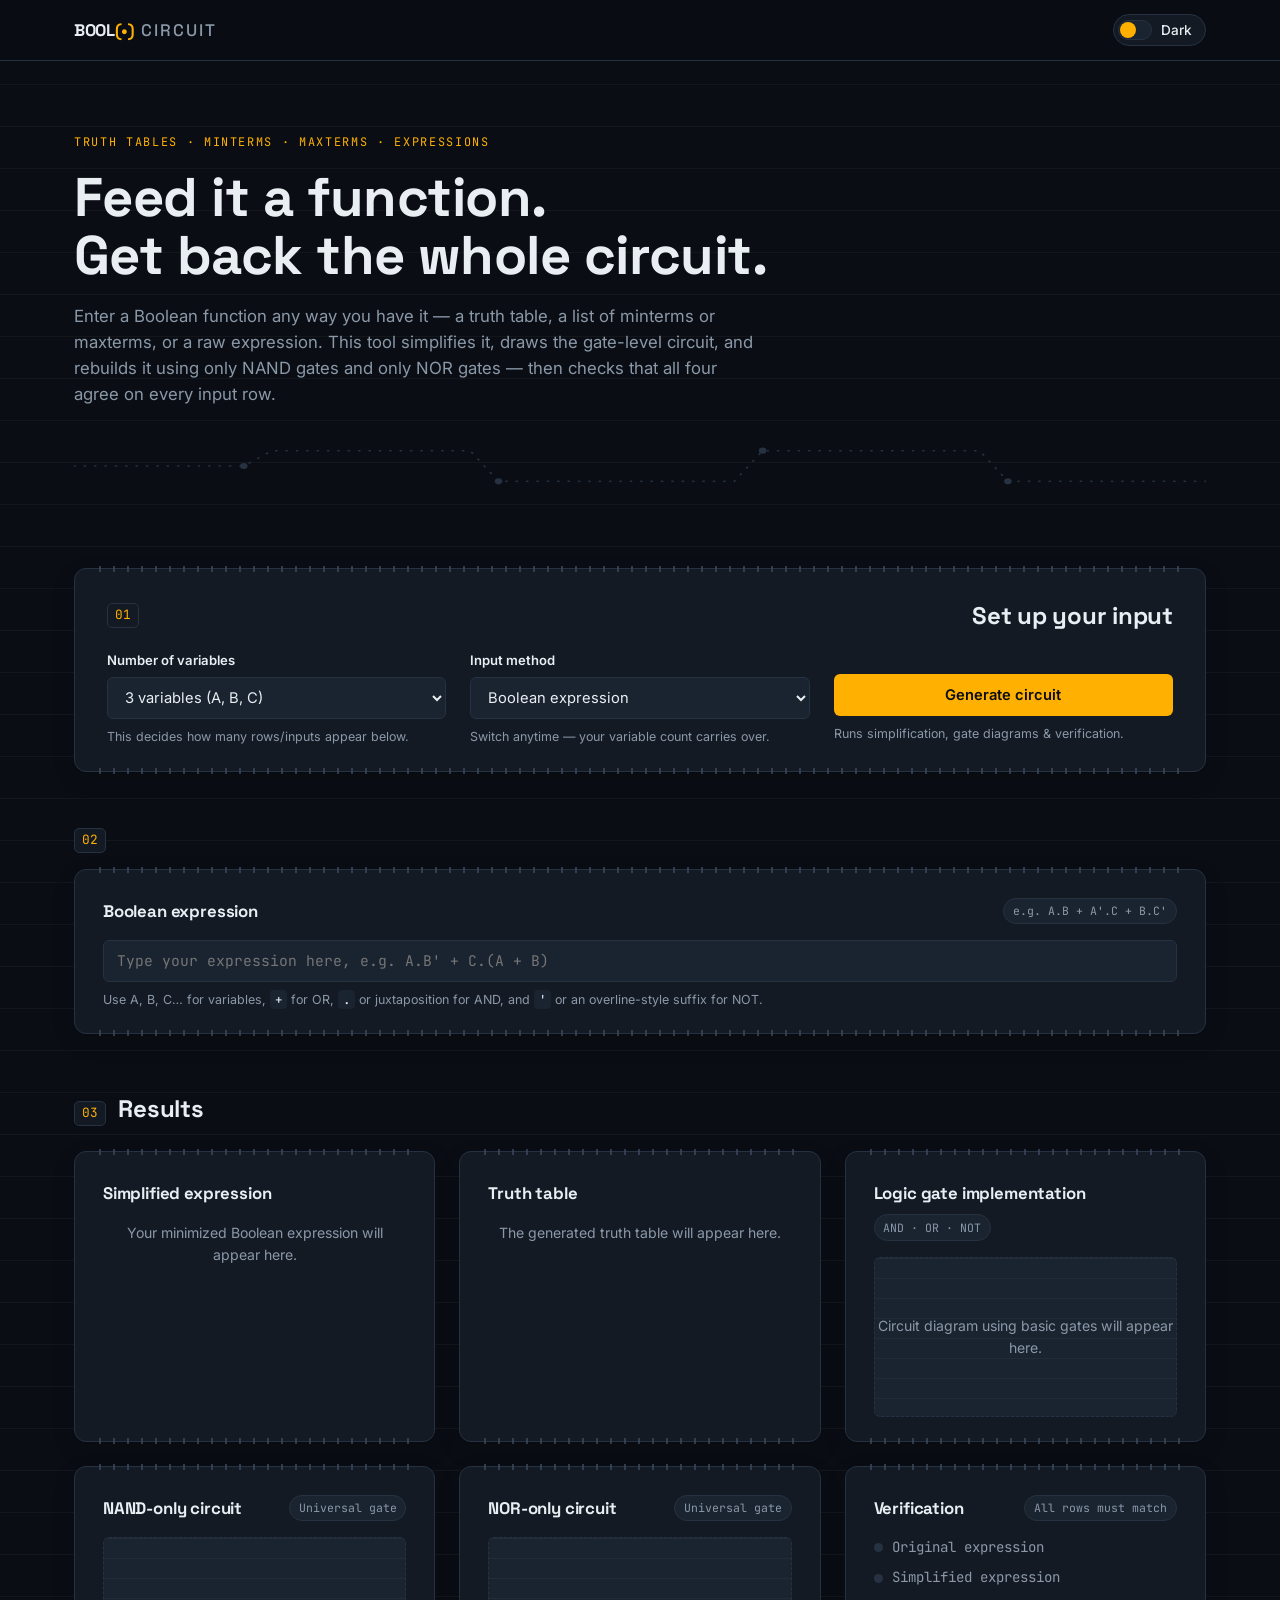
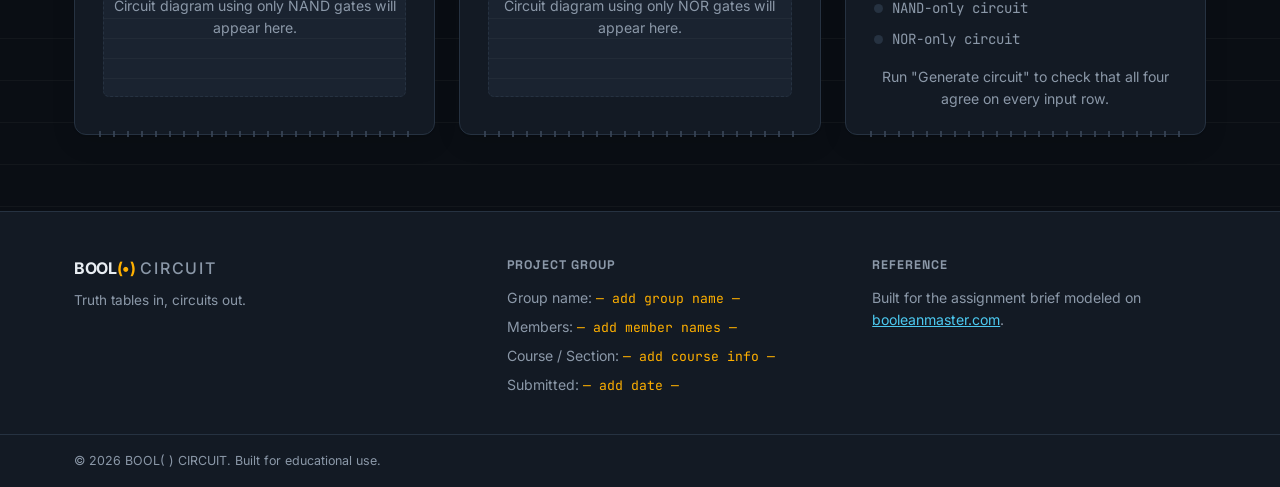
==== dig1.html @ 245b3c70 "Add initial HTML, CSS, and JS files" ====
<!DOCTYPE html>
<html lang="en" data-theme="dark">
<head>
<meta charset="UTF-8">
<meta name="viewport" content="width=device-width, initial-scale=1.0">
<title>BOOL( ) CIRCUIT — Boolean Expression &amp; Circuit Generator</title>
<link rel="preconnect" href="https://fonts.googleapis.com">
<link rel="preconnect" href="https://fonts.gstatic.com" crossorigin>
<link href="https://fonts.googleapis.com/css2?family=Space+Grotesk:wght@400;500;600;700&family=Inter:wght@400;500;600&family=JetBrains+Mono:wght@400;500;600;700&display=swap" rel="stylesheet">
<link rel="stylesheet" href="style.css">
</head>
<body>

<!-- ============ TOP BAR ============ -->
<header class="topbar">
  <div class="topbar-inner">
    <a class="logo" href="#top">
      <span class="logo-mark">BOOL<span class="logo-paren">(</span><span class="logo-dot">•</span><span class="logo-paren">)</span></span>
      <span class="logo-text">CIRCUIT</span>
    </a>

    <!-- NAVBAR PLACEHOLDER — leaving this empty for now, will add nav items later -->
    <nav class="navbar" aria-label="Primary">
      <ul class="nav-list">
        <!-- nav items go here later -->
      </ul>
    </nav>

    <div class="topbar-actions">
      <button id="theme-toggle" class="theme-toggle" type="button" aria-label="Toggle light and dark mode" aria-pressed="false">
        <span class="theme-toggle-track">
          <span class="theme-toggle-thumb"></span>
        </span>
        <span class="theme-toggle-label" id="theme-toggle-label">Dark</span>
      </button>
    </div>
  </div>
</header>

<main id="top">

  <!-- ============ HERO ============ -->
  <section class="hero">
    <div class="hero-inner">
      <p class="eyebrow">Truth tables · Minterms · Maxterms · Expressions</p>
      <h1 class="hero-title">Feed it a function.<br>Get back the whole circuit.</h1>
      <p class="hero-sub">
        Enter a Boolean function any way you have it — a truth table, a list of minterms or
        maxterms, or a raw expression. This tool simplifies it, draws the gate-level circuit,
        and rebuilds it using only NAND gates and only NOR gates — then checks that all four
        agree on every input row.
      </p>
    </div>
    <svg class="hero-trace" viewBox="0 0 1200 60" preserveAspectRatio="none" aria-hidden="true">
      <path d="M0,30 H180 L210,10 H420 L450,50 H700 L730,10 H960 L990,50 H1200"
            fill="none" stroke="currentColor" stroke-width="2" stroke-dasharray="1 10" stroke-linecap="round"/>
      <circle cx="180" cy="30" r="4" fill="currentColor"/>
      <circle cx="450" cy="50" r="4" fill="currentColor"/>
      <circle cx="730" cy="10" r="4" fill="currentColor"/>
      <circle cx="990" cy="50" r="4" fill="currentColor"/>
    </svg>
  </section>

  <!-- ============ CONTROL PANEL ============ -->
  <section class="panel-section" id="control-panel" aria-labelledby="control-heading">
    <div class="chip-card chip-card--wide">
      <div class="chip-pins chip-pins--top" aria-hidden="true"></div>

      <div class="chip-card-head">
        <span class="chip-index">01</span>
        <h2 id="control-heading">Set up your input</h2>
      </div>

      <div class="control-grid">

        <!-- Number of variables -->
        <div class="control-field">
          <label for="var-count">Number of variables</label>
          <select id="var-count" name="var-count" class="select-input">
            <option value="2">2 variables (A, B)</option>
            <option value="3" selected>3 variables (A, B, C)</option>
            <option value="4">4 variables (A, B, C, D)</option>
            <option value="5">5 variables (A, B, C, D, E)</option>
            <option value="6">6 variables (A, B, C, D, E, F)</option>
          </select>
          <p class="field-hint">This decides how many rows/inputs appear below.</p>
        </div>

        <!-- Input type -->
        <div class="control-field">
          <label for="input-type">Input method</label>
          <select id="input-type" name="input-type" class="select-input">
            <option value="expression" selected>Boolean expression</option>
            <option value="truth-table">Truth table (fill in outputs)</option>
            <option value="minterms">Minterms (Σm)</option>
            <option value="maxterms">Maxterms (ΠM)</option>
          </select>
          <p class="field-hint">Switch anytime — your variable count carries over.</p>
        </div>

        <!-- Action -->
        <div class="control-field control-field--action">
          <span class="field-label-ghost" aria-hidden="true">&nbsp;</span>
          <button id="generate-btn" class="btn btn-primary" type="button">
            Generate circuit
          </button>
          <p class="field-hint">Runs simplification, gate diagrams &amp; verification.</p>
        </div>

      </div>

      <div class="chip-pins chip-pins--bottom" aria-hidden="true"></div>
    </div>
  </section>

  <!-- ============ INPUT PANELS (one shown at a time, based on input-type) ============ -->
  <section class="panel-section" id="input-section" aria-labelledby="input-heading">
    <div class="section-heading-row">
      <span class="chip-index">02</span>
      <h2 id="input-heading" class="visually-hidden">Enter your function</h2>
    </div>

    <!-- Boolean expression input -->
    <div class="chip-card input-panel" id="panel-expression" data-panel="expression">
      <div class="chip-pins chip-pins--top" aria-hidden="true"></div>
      <div class="chip-card-head">
        <h3>Boolean expression</h3>
        <span class="tag">e.g. A.B + A'.C + B.C'</span>
      </div>

      <label for="expression-input" class="visually-hidden">Boolean expression</label>
      <input
        type="text"
        id="expression-input"
        class="text-input mono"
        placeholder="Type your expression here, e.g. A.B' + C.(A + B)"
        autocomplete="off"
      >
      <p class="field-hint">
        Use A, B, C… for variables, <code>+</code> for OR, <code>.</code> or juxtaposition for AND,
        and <code>'</code> or an overline-style suffix for NOT.
      </p>

      <div class="chip-pins chip-pins--bottom" aria-hidden="true"></div>
    </div>

    <!-- Truth table input -->
    <div class="chip-card input-panel is-hidden" id="panel-truth-table" data-panel="truth-table">
      <div class="chip-pins chip-pins--top" aria-hidden="true"></div>
      <div class="chip-card-head">
        <h3>Truth table</h3>
        <span class="tag">Fill in the output column</span>
      </div>

      <div class="table-scroll">
        <table class="truth-table" id="truth-table-input">
          <thead>
            <tr>
              <!-- variable header cells will be generated to match "Number of variables" -->
              <th scope="col">A</th>
              <th scope="col">B</th>
              <th scope="col">C</th>
              <th scope="col" class="th-output">F</th>
            </tr>
          </thead>
          <tbody>
            <!-- rows generated to match 2^n combinations; each row's output cell is an editable input/select (0, 1, or X) -->
            <tr><td>0</td><td>0</td><td>0</td><td><input type="text" class="cell-input" maxlength="1" inputmode="numeric" aria-label="Output for row 0"></td></tr>
            <tr><td>0</td><td>0</td><td>1</td><td><input type="text" class="cell-input" maxlength="1" inputmode="numeric" aria-label="Output for row 1"></td></tr>
            <tr><td>0</td><td>1</td><td>0</td><td><input type="text" class="cell-input" maxlength="1" inputmode="numeric" aria-label="Output for row 2"></td></tr>
            <tr><td>0</td><td>1</td><td>1</td><td><input type="text" class="cell-input" maxlength="1" inputmode="numeric" aria-label="Output for row 3"></td></tr>
            <tr><td>1</td><td>0</td><td>0</td><td><input type="text" class="cell-input" maxlength="1" inputmode="numeric" aria-label="Output for row 4"></td></tr>
            <tr><td>1</td><td>0</td><td>1</td><td><input type="text" class="cell-input" maxlength="1" inputmode="numeric" aria-label="Output for row 5"></td></tr>
            <tr><td>1</td><td>1</td><td>0</td><td><input type="text" class="cell-input" maxlength="1" inputmode="numeric" aria-label="Output for row 6"></td></tr>
            <tr><td>1</td><td>1</td><td>1</td><td><input type="text" class="cell-input" maxlength="1" inputmode="numeric" aria-label="Output for row 7"></td></tr>
          </tbody>
        </table>
      </div>
      <p class="field-hint">Enter <code>0</code>, <code>1</code>, or <code>X</code> (don't-care) for each row.</p>

      <div class="chip-pins chip-pins--bottom" aria-hidden="true"></div>
    </div>

    <!-- Minterms input -->
    <div class="chip-card input-panel is-hidden" id="panel-minterms" data-panel="minterms">
      <div class="chip-pins chip-pins--top" aria-hidden="true"></div>
      <div class="chip-card-head">
        <h3>Minterms</h3>
        <span class="tag">Σm( … )</span>
      </div>

      <label for="minterms-input" class="visually-hidden">Minterm indices</label>
      <input
        type="text"
        id="minterms-input"
        class="text-input mono"
        placeholder="e.g. 1, 3, 5, 6, 7"
        autocomplete="off"
      >
      <label for="minterms-dontcare" class="field-label-secondary">Don't-care terms (optional)</label>
      <input
        type="text"
        id="minterms-dontcare"
        class="text-input mono"
        placeholder="e.g. 2, 4"
        autocomplete="off"
      >
      <p class="field-hint">Comma-separated decimal indices, each between 0 and 2ⁿ−1.</p>

      <div class="chip-pins chip-pins--bottom" aria-hidden="true"></div>
    </div>

    <!-- Maxterms input -->
    <div class="chip-card input-panel is-hidden" id="panel-maxterms" data-panel="maxterms">
      <div class="chip-pins chip-pins--top" aria-hidden="true"></div>
      <div class="chip-card-head">
        <h3>Maxterms</h3>
        <span class="tag">ΠM( … )</span>
      </div>

      <label for="maxterms-input" class="visually-hidden">Maxterm indices</label>
      <input
        type="text"
        id="maxterms-input"
        class="text-input mono"
        placeholder="e.g. 0, 2, 4, 6"
        autocomplete="off"
      >
      <label for="maxterms-dontcare" class="field-label-secondary">Don't-care terms (optional)</label>
      <input
        type="text"
        id="maxterms-dontcare"
        class="text-input mono"
        placeholder="e.g. 1, 5"
        autocomplete="off"
      >
      <p class="field-hint">Comma-separated decimal indices, each between 0 and 2ⁿ−1.</p>

      <div class="chip-pins chip-pins--bottom" aria-hidden="true"></div>
    </div>

  </section>

  <!-- ============ RESULTS ============ -->
  <section class="panel-section" id="results" aria-labelledby="results-heading">
    <div class="section-heading-row">
      <span class="chip-index">03</span>
      <h2 id="results-heading">Results</h2>
    </div>

    <div class="results-grid">

      <!-- Simplified expression -->
      <div class="chip-card" id="result-expression">
        <div class="chip-pins chip-pins--top" aria-hidden="true"></div>
        <div class="chip-card-head">
          <h3>Simplified expression</h3>
        </div>
        <div class="result-body">
          <p class="placeholder-text">Your minimized Boolean expression will appear here.</p>
        </div>
        <div class="chip-pins chip-pins--bottom" aria-hidden="true"></div>
      </div>

      <!-- Truth table output -->
      <div class="chip-card" id="result-truth-table">
        <div class="chip-pins chip-pins--top" aria-hidden="true"></div>
        <div class="chip-card-head">
          <h3>Truth table</h3>
        </div>
        <div class="result-body">
          <p class="placeholder-text">The generated truth table will appear here.</p>
        </div>
        <div class="chip-pins chip-pins--bottom" aria-hidden="true"></div>
      </div>

      <!-- Basic gate diagram -->
      <div class="chip-card" id="result-basic-gates">
        <div class="chip-pins chip-pins--top" aria-hidden="true"></div>
        <div class="chip-card-head">
          <h3>Logic gate implementation</h3>
          <span class="tag">AND · OR · NOT</span>
        </div>
        <div class="result-body diagram-body">
          <p class="placeholder-text">Circuit diagram using basic gates will appear here.</p>
        </div>
        <div class="chip-pins chip-pins--bottom" aria-hidden="true"></div>
      </div>

      <!-- NAND-only circuit -->
      <div class="chip-card" id="result-nand">
        <div class="chip-pins chip-pins--top" aria-hidden="true"></div>
        <div class="chip-card-head">
          <h3>NAND-only circuit</h3>
          <span class="tag">Universal gate</span>
        </div>
        <div class="result-body diagram-body">
          <p class="placeholder-text">Circuit diagram using only NAND gates will appear here.</p>
        </div>
        <div class="chip-pins chip-pins--bottom" aria-hidden="true"></div>
      </div>

      <!-- NOR-only circuit -->
      <div class="chip-card" id="result-nor">
        <div class="chip-pins chip-pins--top" aria-hidden="true"></div>
        <div class="chip-card-head">
          <h3>NOR-only circuit</h3>
          <span class="tag">Universal gate</span>
        </div>
        <div class="result-body diagram-body">
          <p class="placeholder-text">Circuit diagram using only NOR gates will appear here.</p>
        </div>
        <div class="chip-pins chip-pins--bottom" aria-hidden="true"></div>
      </div>

      <!-- Verification -->
      <div class="chip-card" id="result-verification">
        <div class="chip-pins chip-pins--top" aria-hidden="true"></div>
        <div class="chip-card-head">
          <h3>Verification</h3>
          <span class="tag">All rows must match</span>
        </div>
        <div class="result-body">
          <ul class="verify-list">
            <li class="verify-item" data-status="pending">
              <span class="verify-dot" aria-hidden="true"></span>
              Original expression
            </li>
            <li class="verify-item" data-status="pending">
              <span class="verify-dot" aria-hidden="true"></span>
              Simplified expression
            </li>
            <li class="verify-item" data-status="pending">
              <span class="verify-dot" aria-hidden="true"></span>
              NAND-only circuit
            </li>
            <li class="verify-item" data-status="pending">
              <span class="verify-dot" aria-hidden="true"></span>
              NOR-only circuit
            </li>
          </ul>
          <p class="placeholder-text">Run "Generate circuit" to check that all four agree on every input row.</p>
        </div>
        <div class="chip-pins chip-pins--bottom" aria-hidden="true"></div>
      </div>

    </div>
  </section>

</main>

<!-- ============ FOOTER ============ -->
<footer class="site-footer">
  <div class="footer-inner">
    <div class="footer-brand">
      <span class="logo-mark">BOOL<span class="logo-paren">(</span><span class="logo-dot">•</span><span class="logo-paren">)</span></span>
      <span class="logo-text">CIRCUIT</span>
      <p class="footer-tagline">Truth tables in, circuits out.</p>
    </div>

    <!-- GROUP INFO PLACEHOLDER — replace with your group's details -->
    <div class="footer-group">
      <h4>Project group</h4>
      <p>Group name: <span class="fill-me">— add group name —</span></p>
      <p>Members: <span class="fill-me">— add member names —</span></p>
      <p>Course / Section: <span class="fill-me">— add course info —</span></p>
      <p>Submitted: <span class="fill-me">— add date —</span></p>
    </div>

    <div class="footer-meta">
      <h4>Reference</h4>
      <p>Built for the assignment brief modeled on
        <a href="https://booleanmaster.com/tools/truth-table-to-boolean-expression" target="_blank" rel="noopener noreferrer">booleanmaster.com</a>.
      </p>
    </div>
  </div>

  <div class="footer-bottom">
    <p>&copy; <span id="footer-year"></span> BOOL( ) CIRCUIT. Built for educational use.</p>
  </div>
</footer>

<script src="script.js"></script>
</body>
</html>
---- style.css ----
/* ==========================================================================
   BOOL( ) CIRCUIT — design tokens
   Display: Space Grotesk / Body: Inter / Data-mono: JetBrains Mono
   Signature element: "chip" cards with IC-style pin ticks top & bottom
   ========================================================================== */

:root{
  --font-display: 'Space Grotesk', 'Inter', sans-serif;
  --font-body: 'Inter', sans-serif;
  --font-mono: 'JetBrains Mono', ui-monospace, monospace;

  --radius-sm: 6px;
  --radius-md: 12px;
  --radius-lg: 18px;

  --container: 1180px;
  --gap: 1.5rem;

  --shadow-soft: 0 1px 2px rgba(0,0,0,0.06), 0 8px 24px rgba(0,0,0,0.10);
}

/* ---------- Dark theme (default) ---------- */
:root,
[data-theme="dark"]{
  --bg: #0A0E14;
  --bg-grid-line: rgba(255,255,255,0.035);
  --surface: #131A24;
  --surface-raised: #1A2330;
  --border: #263241;
  --ink: #E9EEF3;
  --ink-muted: #8B98A8;
  --accent: #FFB000;
  --accent-soft: rgba(255,176,0,0.14);
  --accent-ink: #0A0E14;
  --cyan: #4CC9F0;
  --cyan-soft: rgba(76,201,240,0.14);
  --success: #4ADE80;
  --success-soft: rgba(74,222,128,0.14);
  --danger: #FB7185;
  --danger-soft: rgba(251,113,133,0.14);
  --pin-color: #3A4759;
}

/* ---------- Light theme ---------- */
[data-theme="light"]{
  --bg: #EDEFF2;
  --bg-grid-line: rgba(20,30,40,0.045);
  --surface: #FFFFFF;
  --surface-raised: #F6F7F9;
  --border: #D7DBE1;
  --ink: #1B2430;
  --ink-muted: #5C6774;
  --accent: #B96A00;
  --accent-soft: rgba(185,106,0,0.12);
  --accent-ink: #FFFFFF;
  --cyan: #0E7FA8;
  --cyan-soft: rgba(14,127,168,0.12);
  --success: #15803D;
  --success-soft: rgba(21,128,61,0.12);
  --danger: #BE123C;
  --danger-soft: rgba(190,18,60,0.12);
  --pin-color: #C7CDD5;
}

/* ==========================================================================
   Reset / base
   ========================================================================== */

*, *::before, *::after{ box-sizing: border-box; }
html{ scroll-behavior: smooth; }

body{
  margin: 0;
  background:
    linear-gradient(var(--bg-grid-line) 1px, transparent 1px) 0 0/ 100% 42px,
    var(--bg);
  color: var(--ink);
  font-family: var(--font-body);
  line-height: 1.55;
  -webkit-font-smoothing: antialiased;
  transition: background-color .25s ease, color .25s ease;
}

h1,h2,h3,h4{
  font-family: var(--font-display);
  color: var(--ink);
  margin: 0 0 .5rem;
  letter-spacing: -0.01em;
}

p{ margin: 0 0 .75rem; color: var(--ink-muted); }
code{ font-family: var(--font-mono); background: var(--surface-raised); padding: .1em .4em; border-radius: 4px; color: var(--ink); }
a{ color: var(--cyan); }

.visually-hidden{
  position: absolute; width: 1px; height: 1px;
  overflow: hidden; clip: rect(0,0,0,0); white-space: nowrap;
}

::selection{ background: var(--accent-soft); color: var(--ink); }

:focus-visible{
  outline: 2px solid var(--accent);
  outline-offset: 2px;
  border-radius: 4px;
}

/* ==========================================================================
   Top bar
   ========================================================================== */

.topbar{
  position: sticky; top: 0; z-index: 40;
  background: color-mix(in srgb, var(--bg) 88%, transparent);
  backdrop-filter: blur(10px);
  border-bottom: 1px solid var(--border);
}

.topbar-inner{
  max-width: var(--container);
  margin: 0 auto;
  padding: .9rem 1.5rem;
  display: flex;
  align-items: center;
  gap: 1.5rem;
}

.logo{
  display: flex; align-items: baseline; gap: .4rem;
  text-decoration: none;
  font-family: var(--font-display);
}
.logo-mark{ font-weight: 700; font-size: 1.05rem; color: var(--ink); letter-spacing: -0.02em; }
.logo-paren{ color: var(--accent); }
.logo-dot{ color: var(--accent); }
.logo-text{ font-weight: 500; font-size: 1.05rem; color: var(--ink-muted); letter-spacing: .12em; }

.navbar{ flex: 1; }
.nav-list{
  list-style: none; margin: 0; padding: 0;
  display: flex; gap: 1.5rem;
  min-height: 1.25rem; /* reserved space even while empty */
}

.topbar-actions{ display: flex; align-items: center; }

.theme-toggle{
  display: inline-flex; align-items: center; gap: .55rem;
  background: var(--surface); border: 1px solid var(--border);
  border-radius: 999px; padding: .3rem .8rem .3rem .3rem;
  cursor: pointer; color: var(--ink); font-family: var(--font-body);
  font-size: .85rem; font-weight: 500;
}
.theme-toggle-track{
  position: relative; width: 34px; height: 20px;
  background: var(--surface-raised); border: 1px solid var(--border);
  border-radius: 999px; display: inline-block;
}
.theme-toggle-thumb{
  position: absolute; top: 1px; left: 1px;
  width: 16px; height: 16px; border-radius: 50%;
  background: var(--accent);
  transition: transform .2s ease;
}
[data-theme="light"] .theme-toggle-thumb{ transform: translateX(14px); }

/* ==========================================================================
   Hero
   ========================================================================== */

.hero{
  max-width: var(--container);
  margin: 0 auto;
  padding: 4.5rem 1.5rem 2rem;
}
.hero-inner{ max-width: 760px; }

.eyebrow{
  font-family: var(--font-mono);
  text-transform: uppercase;
  letter-spacing: .14em;
  font-size: .74rem;
  color: var(--accent);
  margin-bottom: 1rem;
}

.hero-title{
  font-size: clamp(2rem, 4.4vw, 3.4rem);
  line-height: 1.08;
  font-weight: 700;
  margin-bottom: 1.1rem;
}

.hero-sub{
  font-size: 1.05rem;
  max-width: 62ch;
  color: var(--ink-muted);
}

.hero-trace{
  width: 100%;
  height: 46px;
  color: var(--border);
  margin-top: 1.5rem;
}

/* ==========================================================================
   Panel sections & headings
   ========================================================================== */

.panel-section{
  max-width: var(--container);
  margin: 0 auto;
  padding: 1.75rem 1.5rem;
}

.section-heading-row{
  display: flex; align-items: baseline; gap: .75rem;
  margin-bottom: 1rem;
}

.chip-index{
  font-family: var(--font-mono);
  font-size: .8rem;
  color: var(--accent);
  border: 1px solid var(--border);
  padding: .1rem .45rem;
  border-radius: 5px;
  background: var(--surface);
}

/* ==========================================================================
   Chip card — the signature element
   Looks like an IC chip: flat card, tick "pins" along the top & bottom edge
   ========================================================================== */

.chip-card{
  position: relative;
  background: var(--surface);
  border: 1px solid var(--border);
  border-radius: var(--radius-md);
  padding: 1.75rem 1.75rem 1.5rem;
  margin-top: .75rem;
  box-shadow: var(--shadow-soft);
}

.chip-card--wide{ padding: 1.75rem 2rem 1.5rem; }

.chip-pins{
  position: absolute;
  left: 1.5rem; right: 1.5rem;
  height: 6px;
  background-image: repeating-linear-gradient(
    to right,
    var(--pin-color) 0, var(--pin-color) 2px,
    transparent 2px, transparent 14px
  );
  opacity: .8;
}
.chip-pins--top{ top: -3px; }
.chip-pins--bottom{ bottom: -3px; }

.chip-card-head{
  display: flex; align-items: center; justify-content: space-between;
  flex-wrap: wrap; gap: .5rem;
  margin-bottom: 1rem;
}
.chip-card-head h2,
.chip-card-head h3{ margin-bottom: 0; }
.chip-card-head h3{ font-size: 1.05rem; }

.tag{
  font-family: var(--font-mono);
  font-size: .72rem;
  color: var(--ink-muted);
  background: var(--surface-raised);
  border: 1px solid var(--border);
  padding: .2rem .55rem;
  border-radius: 999px;
  white-space: nowrap;
}

/* ==========================================================================
   Control panel
   ========================================================================== */

.control-grid{
  display: grid;
  grid-template-columns: repeat(auto-fit, minmax(220px, 1fr));
  gap: 1.5rem;
  align-items: start;
}

.control-field label{
  display: block;
  font-size: .82rem;
  font-weight: 600;
  color: var(--ink);
  margin-bottom: .4rem;
}

.field-label-secondary{
  display: block;
  font-size: .78rem;
  font-weight: 600;
  color: var(--ink-muted);
  margin: .9rem 0 .4rem;
}

.field-label-ghost{ display: block; margin-bottom: .4rem; height: 1.1rem; }

.field-hint{
  font-size: .78rem;
  color: var(--ink-muted);
  margin: .5rem 0 0;
}

.select-input,
.text-input{
  width: 100%;
  background: var(--surface-raised);
  border: 1px solid var(--border);
  color: var(--ink);
  border-radius: var(--radius-sm);
  padding: .65rem .8rem;
  font-size: .92rem;
  font-family: var(--font-body);
}
.select-input:focus,
.text-input:focus{ border-color: var(--accent); }

.text-input.mono{ font-family: var(--font-mono); }

.control-field--action{ display: flex; flex-direction: column; }

.btn{
  font-family: var(--font-body);
  font-weight: 600;
  font-size: .92rem;
  border-radius: var(--radius-sm);
  padding: .68rem 1.1rem;
  border: 1px solid transparent;
  cursor: pointer;
  transition: transform .12s ease, opacity .12s ease;
}
.btn:active{ transform: translateY(1px); }

.btn-primary{
  background: var(--accent);
  color: var(--accent-ink);
}
.btn-primary:hover{ opacity: .92; }

/* ==========================================================================
   Input panels
   ========================================================================== */

.input-panel.is-hidden{ display: none; }

.table-scroll{ overflow-x: auto; }

.truth-table{
  border-collapse: collapse;
  width: 100%;
  font-family: var(--font-mono);
  font-size: .88rem;
}

/* Updated Truth Table Row Spacing */
.truth-table th,
.truth-table td {
  border: 1px solid var(--border);
  padding: 1rem 1.25rem; 
  text-align: center;
  transition: background 0.15s ease;
}

.truth-table thead th{
  background: var(--surface-raised);
  color: var(--ink);
  font-weight: 600;
}
.th-output{ color: var(--accent); }

.truth-table tbody .tt-row {
  cursor: pointer;
}

.truth-table tbody .tt-row:hover td {
  background: var(--surface-raised);
}

/* Updated Toggle Button Style */
.cell-toggle {
  width: 100%;
  min-width: 3.5rem;
  background: transparent;
  border: 2px solid var(--border);
  border-radius: 6px;
  color: var(--ink);
  font-family: var(--font-mono);
  font-size: 1.1rem;
  font-weight: 700;
  padding: 0.5rem;
  cursor: pointer;
  transition: all 0.2s ease;
}

.cell-toggle[data-val="1"] {
  background: var(--success-soft);
  border-color: var(--success);
  color: var(--success);
}

.cell-toggle[data-val="X"] {
  background: var(--accent-soft);
  border-color: var(--accent);
  color: var(--accent);
}

/* ==========================================================================
   Results grid
   ========================================================================== */

.results-grid{
  display: grid;
  grid-template-columns: repeat(auto-fit, minmax(300px, 1fr));
  gap: 1.5rem;
}
.results-grid .chip-card{ margin-top: 0; }

.result-body{ font-size: .92rem; }

.diagram-body{
  min-height: 160px;
  display: flex;
  align-items: center;
  justify-content: center;
  background:
    linear-gradient(var(--bg-grid-line) 1px, transparent 1px) 0 0/ 100% 20px,
    var(--surface-raised);
  border: 1px dashed var(--border);
  border-radius: var(--radius-sm);
}

.placeholder-text{
  color: var(--ink-muted);
  font-size: .88rem;
  text-align: center;
  margin: 0;
}

/* Verification list */
.verify-list{
  list-style: none;
  margin: 0 0 1rem;
  padding: 0;
  display: flex;
  flex-direction: column;
  gap: .55rem;
}
.verify-item{
  display: flex; align-items: center; gap: .6rem;
  font-size: .88rem;
  font-family: var(--font-mono);
  color: var(--ink-muted);
}
.verify-dot{
  width: 9px; height: 9px; border-radius: 50%;
  background: var(--border);
  flex: none;
}
.verify-item[data-status="pass"] .verify-dot{ background: var(--success); box-shadow: 0 0 0 3px var(--success-soft); }
.verify-item[data-status="pass"]{ color: var(--ink); }
.verify-item[data-status="fail"] .verify-dot{ background: var(--danger); box-shadow: 0 0 0 3px var(--danger-soft); }
.verify-item[data-status="fail"]{ color: var(--ink); }

/* ==========================================================================
   Footer
   ========================================================================== */

.site-footer{
  margin-top: 3rem;
  border-top: 1px solid var(--border);
  background: var(--surface);
}

.footer-inner{
  max-width: var(--container);
  margin: 0 auto;
  padding: 2.75rem 1.5rem 2rem;
  display: grid;
  grid-template-columns: 1.2fr 1fr 1fr;
  gap: 2rem;
}

.footer-brand .logo-mark,
.footer-brand .logo-text{ font-size: 1rem; }
.footer-tagline{ margin-top: .6rem; font-size: .85rem; }

.footer-group h4,
.footer-meta h4{
  font-size: .78rem;
  text-transform: uppercase;
  letter-spacing: .08em;
  color: var(--ink-muted);
  margin-bottom: .75rem;
}
.footer-group p,
.footer-meta p{ font-size: .88rem; margin-bottom: .4rem; }

.fill-me{
  color: var(--accent);
  font-family: var(--font-mono);
  font-size: .82rem;
}

.footer-bottom{
  border-top: 1px solid var(--border);
}
.footer-bottom p{
  max-width: var(--container);
  margin: 0 auto;
  padding: 1rem 1.5rem;
  font-size: .78rem;
  color: var(--ink-muted);
}

/* ==========================================================================
   Responsive
   ========================================================================== */

@media (max-width: 780px){
  .footer-inner{ grid-template-columns: 1fr; }
  .hero{ padding-top: 3rem; }
}

@media (prefers-reduced-motion: reduce){
  html{ scroll-behavior: auto; }
  *{ transition: none !important; }
}

/* ==========================================================================
   Additions for script.js — circuit diagrams, error banner, result styling
   ========================================================================== */

.error-banner{
  max-width: var(--container);
  margin: 0 auto 1rem;
  padding: .85rem 1.1rem;
  background: var(--danger-soft);
  border: 1px solid var(--danger);
  color: var(--ink);
  border-radius: var(--radius-sm);
  font-size: .88rem;
  font-family: var(--font-body);
}

.mono-result{
  font-family: var(--font-mono);
  font-size: 1.05rem;
  font-weight: 600;
  color: var(--ink);
  letter-spacing: .01em;
}

.cell-x{
  color: var(--accent);
  font-weight: 600;
}

.circuit-svg{
  width: 100%;
  height: auto;
  min-width: 260px;
  display: block;
}
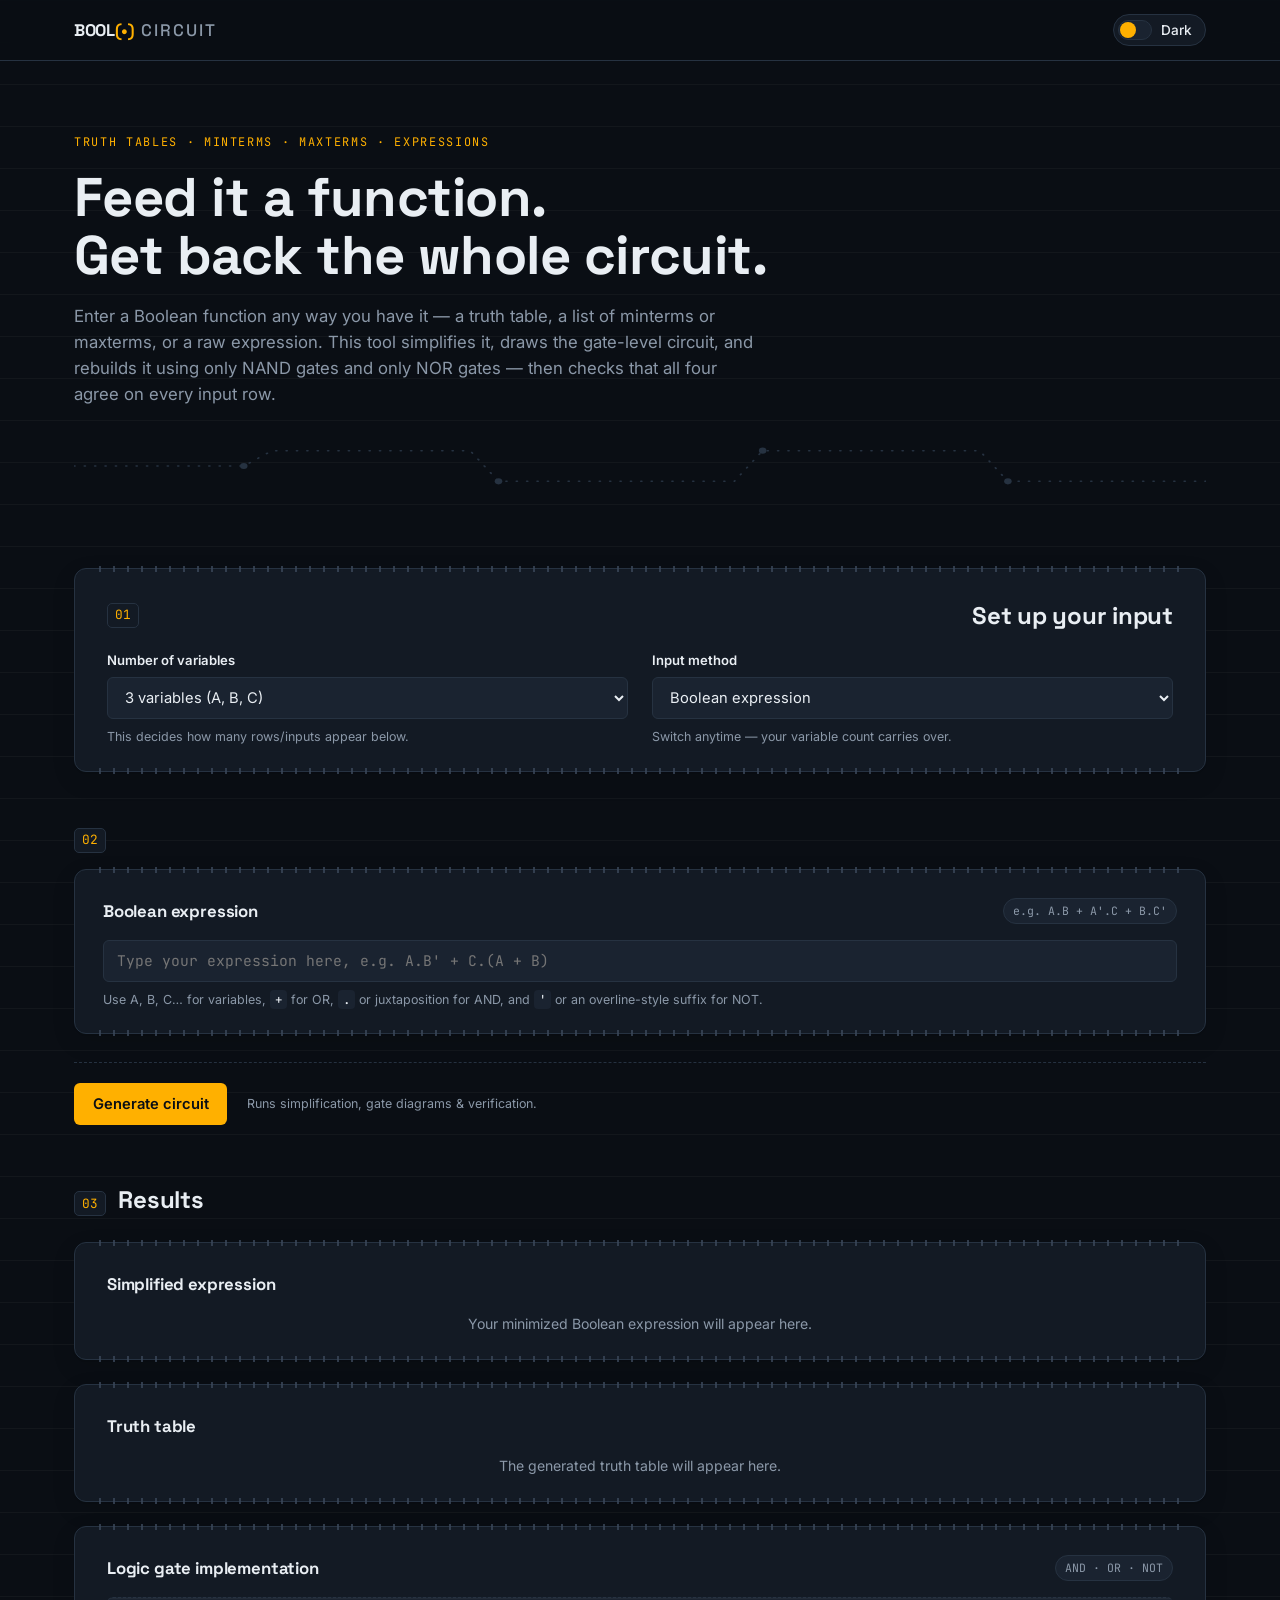
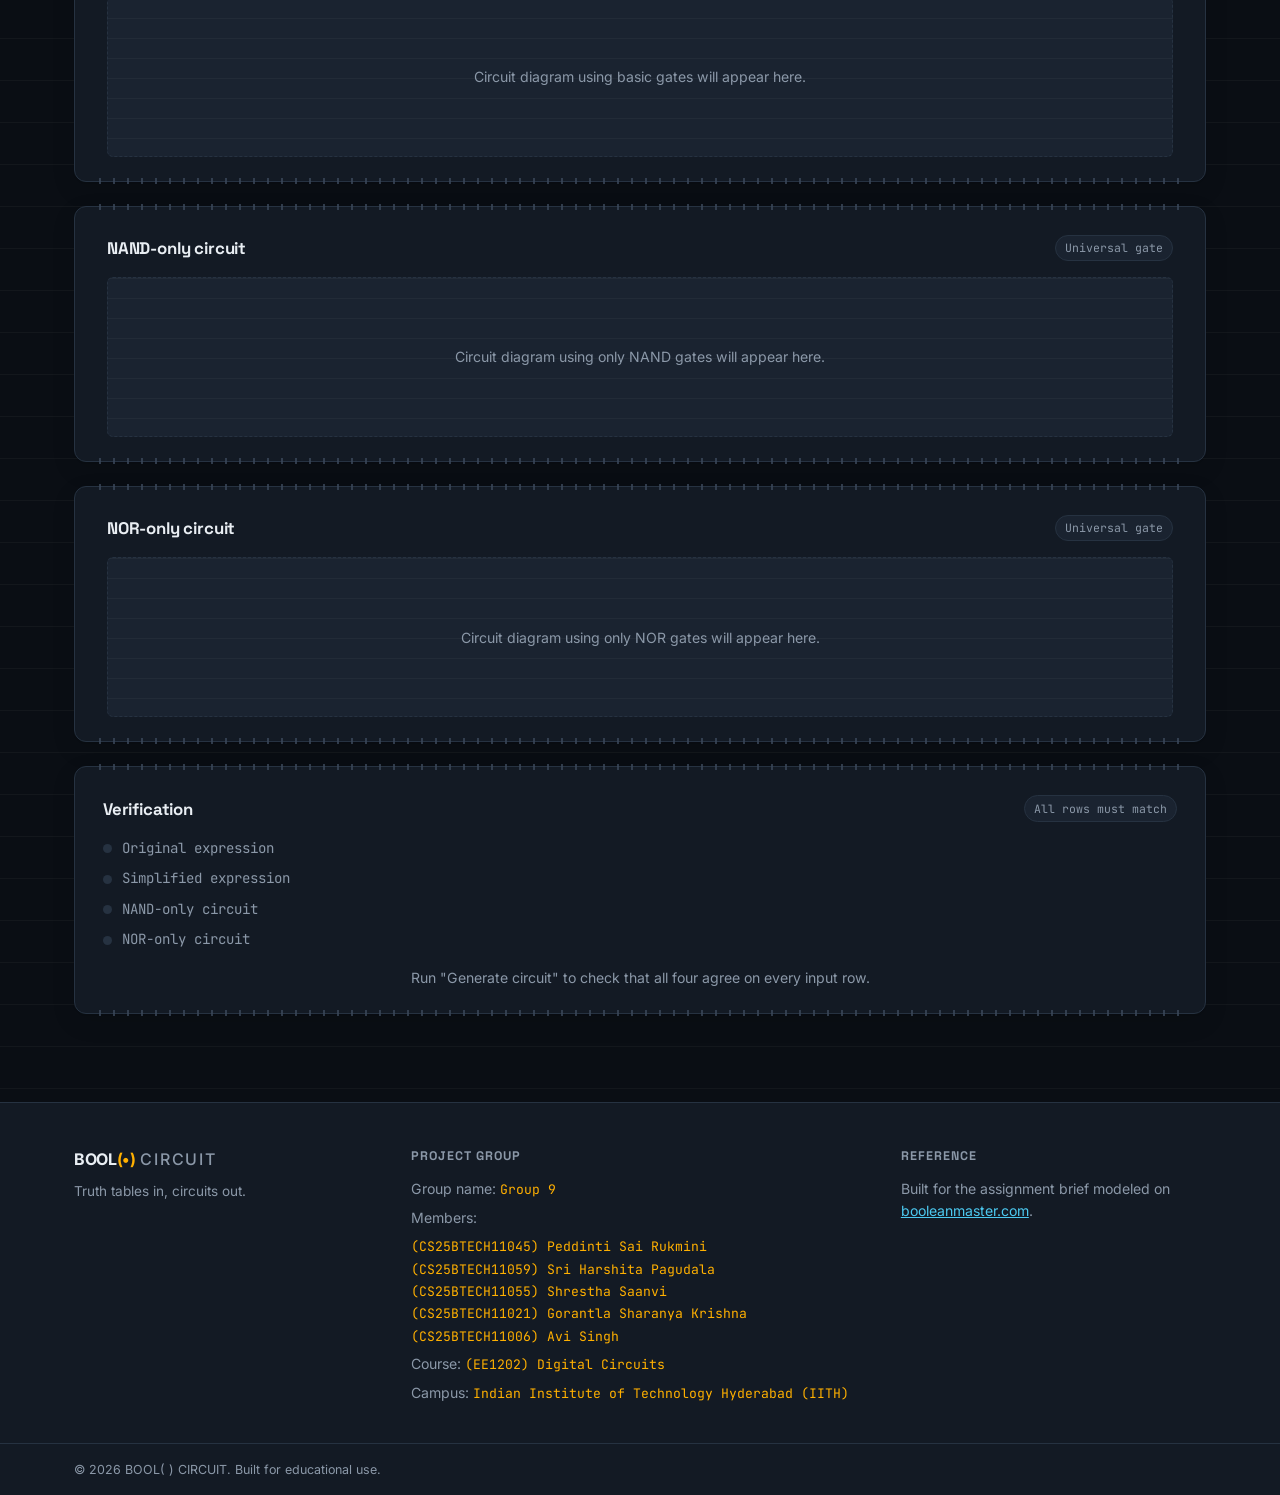
==== commit a5046c10: "updated the circuit diagram logic, organised the result dives in vertical manner, added our group in" ====
--- a/dig1.html
+++ b/dig1.html
@@ -96,15 +96,6 @@
             <option value="maxterms">Maxterms (ΠM)</option>
           </select>
           <p class="field-hint">Switch anytime — your variable count carries over.</p>
-        </div>
-
-        <!-- Action -->
-        <div class="control-field control-field--action">
-          <span class="field-label-ghost" aria-hidden="true">&nbsp;</span>
-          <button id="generate-btn" class="btn btn-primary" type="button">
-            Generate circuit
-          </button>
-          <p class="field-hint">Runs simplification, gate diagrams &amp; verification.</p>
         </div>
 
       </div>
@@ -239,6 +230,14 @@
       <div class="chip-pins chip-pins--bottom" aria-hidden="true"></div>
     </div>
 
+    <!-- Generate action — sits at the end of the input flow -->
+    <div class="generate-action">
+      <button id="generate-btn" class="btn btn-primary" type="button">
+        Generate circuit
+      </button>
+      <p class="field-hint">Runs simplification, gate diagrams &amp; verification.</p>
+    </div>
+
   </section>
 
   <!-- ============ RESULTS ============ -->
@@ -251,7 +250,7 @@
     <div class="results-grid">
 
       <!-- Simplified expression -->
-      <div class="chip-card" id="result-expression">
+      <div class="chip-card chip-card--wide" id="result-expression">
         <div class="chip-pins chip-pins--top" aria-hidden="true"></div>
         <div class="chip-card-head">
           <h3>Simplified expression</h3>
@@ -263,7 +262,7 @@
       </div>
 
       <!-- Truth table output -->
-      <div class="chip-card" id="result-truth-table">
+      <div class="chip-card chip-card--wide" id="result-truth-table">
         <div class="chip-pins chip-pins--top" aria-hidden="true"></div>
         <div class="chip-card-head">
           <h3>Truth table</h3>
@@ -275,7 +274,7 @@
       </div>
 
       <!-- Basic gate diagram -->
-      <div class="chip-card" id="result-basic-gates">
+      <div class="chip-card chip-card--wide" id="result-basic-gates">
         <div class="chip-pins chip-pins--top" aria-hidden="true"></div>
         <div class="chip-card-head">
           <h3>Logic gate implementation</h3>
@@ -288,7 +287,7 @@
       </div>
 
       <!-- NAND-only circuit -->
-      <div class="chip-card" id="result-nand">
+      <div class="chip-card chip-card--wide" id="result-nand">
         <div class="chip-pins chip-pins--top" aria-hidden="true"></div>
         <div class="chip-card-head">
           <h3>NAND-only circuit</h3>
@@ -301,7 +300,7 @@
       </div>
 
       <!-- NOR-only circuit -->
-      <div class="chip-card" id="result-nor">
+      <div class="chip-card chip-card--wide" id="result-nor">
         <div class="chip-pins chip-pins--top" aria-hidden="true"></div>
         <div class="chip-card-head">
           <h3>NOR-only circuit</h3>
@@ -361,10 +360,21 @@
     <!-- GROUP INFO PLACEHOLDER — replace with your group's details -->
     <div class="footer-group">
       <h4>Project group</h4>
-      <p>Group name: <span class="fill-me">— add group name —</span></p>
-      <p>Members: <span class="fill-me">— add member names —</span></p>
-      <p>Course / Section: <span class="fill-me">— add course info —</span></p>
-      <p>Submitted: <span class="fill-me">— add date —</span></p>
+      <p>Group name: <span class="fill-me"> Group 9 </span></p>
+      <p>Members: </p>
+      <p>
+        <span class="fill-me">(CS25BTECH11045) Peddinti Sai Rukmini</span>
+        </br>
+        <span class="fill-me">(CS25BTECH11059) Sri Harshita Pagudala</span>
+        </br>
+        <span class="fill-me">(CS25BTECH11055) Shrestha Saanvi</span>
+        </br>
+        <span class="fill-me">(CS25BTECH11021) Gorantla Sharanya Krishna</span>
+        </br>
+        <span class="fill-me">(CS25BTECH11006) Avi Singh</span>
+      </p>
+      <p>Course: <span class="fill-me">(EE1202) Digital Circuits </span></p>
+      <p>Campus: <span class="fill-me">Indian Institute of Technology Hyderabad (IITH)</span></p>
     </div>
 
     <div class="footer-meta">
--- a/style.css
+++ b/style.css
@@ -333,6 +333,19 @@
 
 .control-field--action{ display: flex; flex-direction: column; }
 
+/* ---------- Generate action (sits after the input panels) ---------- */
+.generate-action{
+  display: flex;
+  align-items: center;
+  gap: 1.25rem;
+  flex-wrap: wrap;
+  margin-top: 1.75rem;
+  padding-top: 1.25rem;
+  border-top: 1px dashed var(--border);
+}
+.generate-action .btn{ flex: none; }
+.generate-action .field-hint{ margin: 0; }
+
 .btn{
   font-family: var(--font-body);
   font-weight: 600;
@@ -424,10 +437,15 @@
 
 .results-grid{
   display: grid;
-  grid-template-columns: repeat(auto-fit, minmax(300px, 1fr));
+  grid-template-columns: 1fr;
   gap: 1.5rem;
+  align-items: start;
 }
 .results-grid .chip-card{ margin-top: 0; }
+
+/* Give the results section room to breathe above the footer, whatever
+   height the tallest diagram ends up being. */
+#results{ padding-bottom: 2.5rem; }
 
 .result-body{ font-size: .92rem; }
 
@@ -490,7 +508,7 @@
   margin: 0 auto;
   padding: 2.75rem 1.5rem 2rem;
   display: grid;
-  grid-template-columns: 1.2fr 1fr 1fr;
+  grid-template-columns: 1fr 1.5fr 1fr;
   gap: 2rem;
 }
 
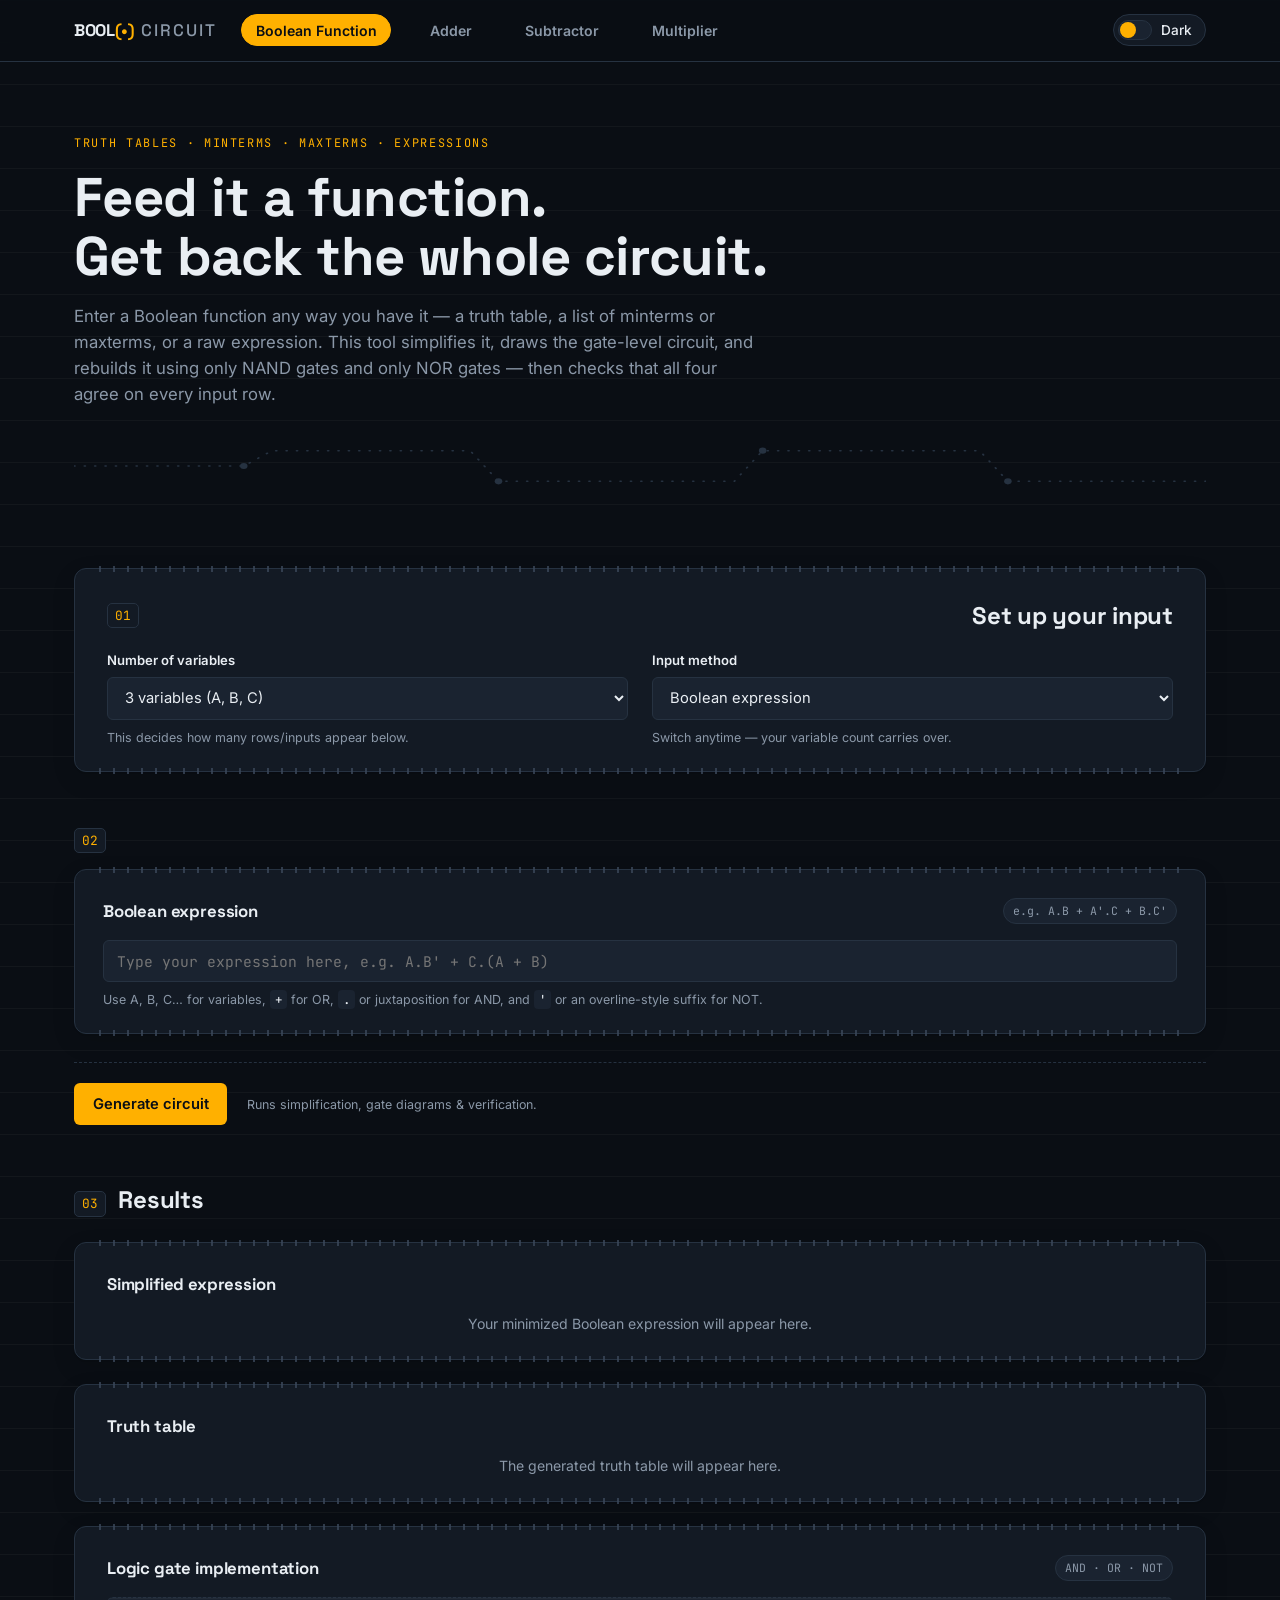
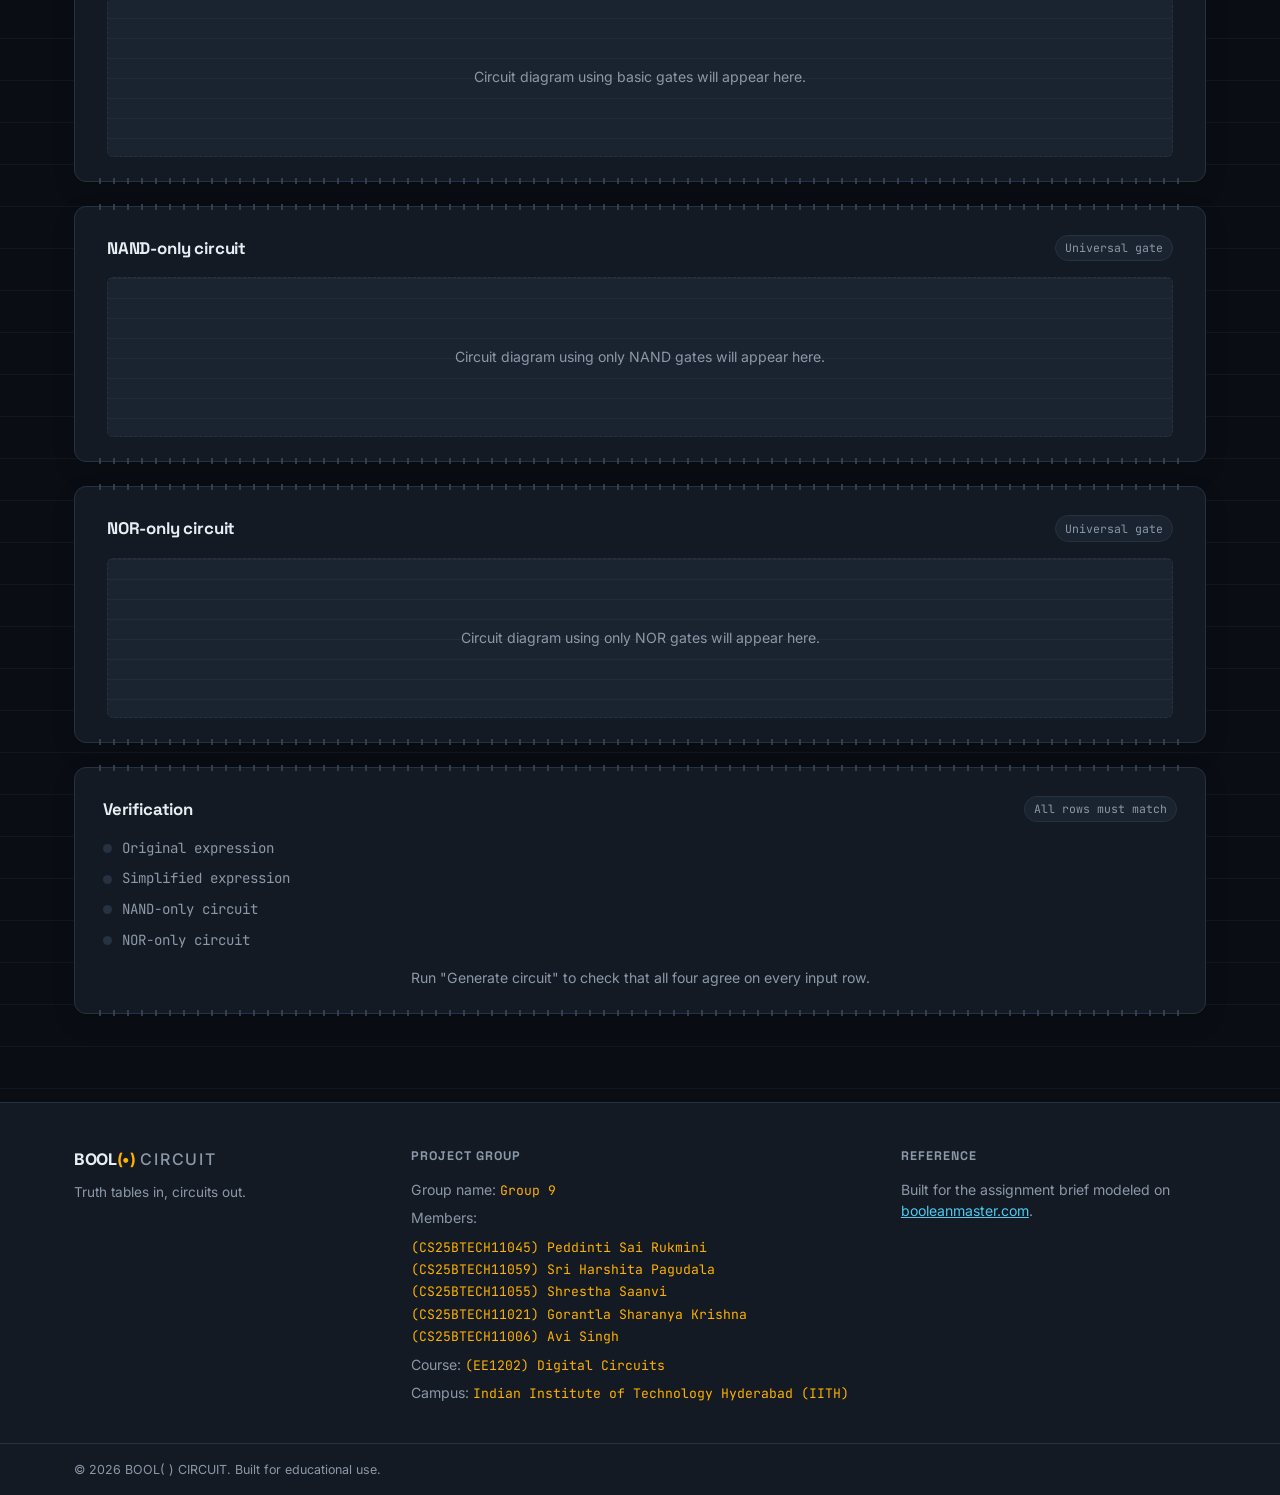
==== commit 2625f23d: "Add files via upload" ====
--- a/dig1.html
+++ b/dig1.html
@@ -19,10 +19,12 @@
       <span class="logo-text">CIRCUIT</span>
     </a>
 
-    <!-- NAVBAR PLACEHOLDER — leaving this empty for now, will add nav items later -->
     <nav class="navbar" aria-label="Primary">
       <ul class="nav-list">
-        <!-- nav items go here later -->
+        <li><button type="button" class="nav-tab is-active" data-view="boolean" aria-current="page">Boolean Function</button></li>
+        <li><button type="button" class="nav-tab" data-view="adder" aria-current="false">Adder</button></li>
+        <li><button type="button" class="nav-tab" data-view="subtractor" aria-current="false">Subtractor</button></li>
+        <li><button type="button" class="nav-tab" data-view="multiplier" aria-current="false">Multiplier</button></li>
       </ul>
     </nav>
 
@@ -60,6 +62,8 @@
       <circle cx="990" cy="50" r="4" fill="currentColor"/>
     </svg>
   </section>
+
+  <div class="view" data-view="boolean" id="view-boolean">
 
   <!-- ============ CONTROL PANEL ============ -->
   <section class="panel-section" id="control-panel" aria-labelledby="control-heading">
@@ -346,6 +350,371 @@
     </div>
   </section>
 
+  </div><!-- /view-boolean -->
+
+  <!-- ============================================================
+       ADDER VIEW
+       ============================================================ -->
+  <div class="view is-hidden" data-view="adder" id="view-adder">
+
+    <section class="panel-section" id="add-control-panel" aria-labelledby="add-control-heading">
+      <div class="chip-card chip-card--wide">
+        <div class="chip-pins chip-pins--top" aria-hidden="true"></div>
+        <div class="chip-card-head">
+          <span class="chip-index">01</span>
+          <h2 id="add-control-heading">Set up the adder</h2>
+        </div>
+        <div class="control-grid">
+          <div class="control-field">
+            <label for="add-operand-count">Number of operands</label>
+            <select id="add-operand-count" class="select-input">
+              <option value="2" selected>2 operands (A + B)</option>
+              <option value="3">3 operands (A + B + C)</option>
+              <option value="4">4 operands (A + B + C + D)</option>
+            </select>
+          </div>
+          <div class="control-field">
+            <label for="add-bit-width">Bits per operand</label>
+            <select id="add-bit-width" class="select-input">
+              <option value="2">2-bit</option>
+              <option value="3" selected>3-bit</option>
+              <option value="4">4-bit</option>
+              <option value="6">6-bit</option>
+              <option value="8">8-bit</option>
+            </select>
+          </div>
+        </div>
+        <div class="chip-pins chip-pins--bottom" aria-hidden="true"></div>
+      </div>
+    </section>
+
+    <section class="panel-section" id="add-input-section" aria-labelledby="add-input-heading">
+      <div class="section-heading-row">
+        <span class="chip-index">02</span>
+        <h2 id="add-input-heading" class="visually-hidden">Enter operand values</h2>
+      </div>
+      <div class="chip-card chip-card--wide">
+        <div class="chip-pins chip-pins--top" aria-hidden="true"></div>
+        <div class="chip-card-head">
+          <h3>Operand values</h3>
+          <span class="tag">Binary, MSB first</span>
+        </div>
+        <div class="control-grid" id="add-operand-inputs"></div>
+        <div class="generate-action">
+          <button id="add-generate-btn" class="btn btn-primary" type="button">Generate adder circuit</button>
+          <p class="field-hint">Builds the ripple-carry chain &amp; verifies the result.</p>
+        </div>
+        <div class="chip-pins chip-pins--bottom" aria-hidden="true"></div>
+      </div>
+    </section>
+
+    <section class="panel-section" id="add-results" aria-labelledby="add-results-heading">
+      <div class="section-heading-row">
+        <span class="chip-index">03</span>
+        <h2 id="add-results-heading">Results</h2>
+      </div>
+      <div class="results-grid">
+        <div class="chip-card chip-card--wide" id="add-result-summary">
+          <div class="chip-pins chip-pins--top" aria-hidden="true"></div>
+          <div class="chip-card-head"><h3>Inputs &amp; result</h3></div>
+          <div class="result-body"><p class="placeholder-text">Enter operands and generate to see the sum.</p></div>
+          <div class="chip-pins chip-pins--bottom" aria-hidden="true"></div>
+        </div>
+
+        <div class="chip-card chip-card--wide" id="add-result-expr">
+          <div class="chip-pins chip-pins--top" aria-hidden="true"></div>
+          <div class="chip-card-head"><h3>Sum / Carry expressions</h3><span class="tag">Adder cell</span></div>
+          <div class="result-body"><p class="placeholder-text">Boolean expressions for the underlying Half/Full Adder will appear here.</p></div>
+          <div class="chip-pins chip-pins--bottom" aria-hidden="true"></div>
+        </div>
+
+        <div class="chip-card chip-card--wide" id="add-result-truth">
+          <div class="chip-pins chip-pins--top" aria-hidden="true"></div>
+          <div class="chip-card-head"><h3>Adder cell truth table</h3></div>
+          <div class="result-body"><p class="placeholder-text">The Half/Full Adder truth table will appear here.</p></div>
+          <div class="chip-pins chip-pins--bottom" aria-hidden="true"></div>
+        </div>
+
+        <div class="chip-card chip-card--wide" id="add-result-basic">
+          <div class="chip-pins chip-pins--top" aria-hidden="true"></div>
+          <div class="chip-card-head"><h3>Logic gate implementation</h3><span class="tag">AND · OR · XOR · NOT</span></div>
+          <div class="result-body diagram-body"><p class="placeholder-text">Basic-gate circuit for the adder cell will appear here.</p></div>
+          <div class="chip-pins chip-pins--bottom" aria-hidden="true"></div>
+        </div>
+
+        <div class="chip-card chip-card--wide" id="add-result-nand">
+          <div class="chip-pins chip-pins--top" aria-hidden="true"></div>
+          <div class="chip-card-head"><h3>NAND-only circuit</h3><span class="tag">Universal gate</span></div>
+          <div class="result-body diagram-body"><p class="placeholder-text">NAND-only circuit for the adder cell will appear here.</p></div>
+          <div class="chip-pins chip-pins--bottom" aria-hidden="true"></div>
+        </div>
+
+        <div class="chip-card chip-card--wide" id="add-result-nor">
+          <div class="chip-pins chip-pins--top" aria-hidden="true"></div>
+          <div class="chip-card-head"><h3>NOR-only circuit</h3><span class="tag">Universal gate</span></div>
+          <div class="result-body diagram-body"><p class="placeholder-text">NOR-only circuit for the adder cell will appear here.</p></div>
+          <div class="chip-pins chip-pins--bottom" aria-hidden="true"></div>
+        </div>
+
+        <div class="chip-card chip-card--wide" id="add-result-chain">
+          <div class="chip-pins chip-pins--top" aria-hidden="true"></div>
+          <div class="chip-card-head"><h3>Ripple-carry chain</h3><span class="tag">Full multi-bit / multi-operand circuit</span></div>
+          <div class="result-body"><p class="placeholder-text">The full HA/FA chain, with actual signal values, will appear here.</p></div>
+          <div class="chip-pins chip-pins--bottom" aria-hidden="true"></div>
+        </div>
+
+        <div class="chip-card" id="add-result-verify">
+          <div class="chip-pins chip-pins--top" aria-hidden="true"></div>
+          <div class="chip-card-head"><h3>Verification</h3></div>
+          <div class="result-body"><p class="placeholder-text">Run "Generate adder circuit" to verify correctness.</p></div>
+          <div class="chip-pins chip-pins--bottom" aria-hidden="true"></div>
+        </div>
+      </div>
+    </section>
+
+  </div><!-- /view-adder -->
+
+  <!-- ============================================================
+       SUBTRACTOR VIEW
+       ============================================================ -->
+  <div class="view is-hidden" data-view="subtractor" id="view-subtractor">
+
+    <section class="panel-section" id="sub-control-panel" aria-labelledby="sub-control-heading">
+      <div class="chip-card chip-card--wide">
+        <div class="chip-pins chip-pins--top" aria-hidden="true"></div>
+        <div class="chip-card-head">
+          <span class="chip-index">01</span>
+          <h2 id="sub-control-heading">Set up the subtractor</h2>
+        </div>
+        <div class="control-grid">
+          <div class="control-field">
+            <label for="sub-operand-count">Number of operands</label>
+            <select id="sub-operand-count" class="select-input">
+              <option value="2" selected>2 operands (A − B)</option>
+              <option value="3">3 operands (A − B − C)</option>
+              <option value="4">4 operands (A − B − C − D)</option>
+            </select>
+          </div>
+          <div class="control-field">
+            <label for="sub-bit-width">Bits per operand</label>
+            <select id="sub-bit-width" class="select-input">
+              <option value="2">2-bit</option>
+              <option value="3" selected>3-bit</option>
+              <option value="4">4-bit</option>
+              <option value="6">6-bit</option>
+              <option value="8">8-bit</option>
+            </select>
+          </div>
+        </div>
+        <div class="chip-pins chip-pins--bottom" aria-hidden="true"></div>
+      </div>
+    </section>
+
+    <section class="panel-section" id="sub-input-section" aria-labelledby="sub-input-heading">
+      <div class="section-heading-row">
+        <span class="chip-index">02</span>
+        <h2 id="sub-input-heading" class="visually-hidden">Enter operand values</h2>
+      </div>
+      <div class="chip-card chip-card--wide">
+        <div class="chip-pins chip-pins--top" aria-hidden="true"></div>
+        <div class="chip-card-head">
+          <h3>Operand values</h3>
+          <span class="tag">Binary, MSB first</span>
+        </div>
+        <div class="control-grid" id="sub-operand-inputs"></div>
+        <div class="generate-action">
+          <button id="sub-generate-btn" class="btn btn-primary" type="button">Generate subtractor circuit</button>
+          <p class="field-hint">Builds the ripple-borrow chain &amp; verifies the result.</p>
+        </div>
+        <div class="chip-pins chip-pins--bottom" aria-hidden="true"></div>
+      </div>
+    </section>
+
+    <section class="panel-section" id="sub-results" aria-labelledby="sub-results-heading">
+      <div class="section-heading-row">
+        <span class="chip-index">03</span>
+        <h2 id="sub-results-heading">Results</h2>
+      </div>
+      <div class="results-grid">
+        <div class="chip-card chip-card--wide" id="sub-result-summary">
+          <div class="chip-pins chip-pins--top" aria-hidden="true"></div>
+          <div class="chip-card-head"><h3>Inputs &amp; result</h3></div>
+          <div class="result-body"><p class="placeholder-text">Enter operands and generate to see the difference.</p></div>
+          <div class="chip-pins chip-pins--bottom" aria-hidden="true"></div>
+        </div>
+
+        <div class="chip-card chip-card--wide" id="sub-result-expr">
+          <div class="chip-pins chip-pins--top" aria-hidden="true"></div>
+          <div class="chip-card-head"><h3>Diff / Borrow expressions</h3><span class="tag">Subtractor cell</span></div>
+          <div class="result-body"><p class="placeholder-text">Boolean expressions for the underlying Half/Full Subtractor will appear here.</p></div>
+          <div class="chip-pins chip-pins--bottom" aria-hidden="true"></div>
+        </div>
+
+        <div class="chip-card chip-card--wide" id="sub-result-truth">
+          <div class="chip-pins chip-pins--top" aria-hidden="true"></div>
+          <div class="chip-card-head"><h3>Subtractor cell truth table</h3></div>
+          <div class="result-body"><p class="placeholder-text">The Half/Full Subtractor truth table will appear here.</p></div>
+          <div class="chip-pins chip-pins--bottom" aria-hidden="true"></div>
+        </div>
+
+        <div class="chip-card chip-card--wide" id="sub-result-basic">
+          <div class="chip-pins chip-pins--top" aria-hidden="true"></div>
+          <div class="chip-card-head"><h3>Logic gate implementation</h3><span class="tag">AND · OR · XOR · NOT</span></div>
+          <div class="result-body diagram-body"><p class="placeholder-text">Basic-gate circuit for the subtractor cell will appear here.</p></div>
+          <div class="chip-pins chip-pins--bottom" aria-hidden="true"></div>
+        </div>
+
+        <div class="chip-card chip-card--wide" id="sub-result-nand">
+          <div class="chip-pins chip-pins--top" aria-hidden="true"></div>
+          <div class="chip-card-head"><h3>NAND-only circuit</h3><span class="tag">Universal gate</span></div>
+          <div class="result-body diagram-body"><p class="placeholder-text">NAND-only circuit for the subtractor cell will appear here.</p></div>
+          <div class="chip-pins chip-pins--bottom" aria-hidden="true"></div>
+        </div>
+
+        <div class="chip-card chip-card--wide" id="sub-result-nor">
+          <div class="chip-pins chip-pins--top" aria-hidden="true"></div>
+          <div class="chip-card-head"><h3>NOR-only circuit</h3><span class="tag">Universal gate</span></div>
+          <div class="result-body diagram-body"><p class="placeholder-text">NOR-only circuit for the subtractor cell will appear here.</p></div>
+          <div class="chip-pins chip-pins--bottom" aria-hidden="true"></div>
+        </div>
+
+        <div class="chip-card chip-card--wide" id="sub-result-chain">
+          <div class="chip-pins chip-pins--top" aria-hidden="true"></div>
+          <div class="chip-card-head"><h3>Ripple-borrow chain</h3><span class="tag">Full multi-bit / multi-operand circuit</span></div>
+          <div class="result-body"><p class="placeholder-text">The full HS/FS chain, with actual signal values, will appear here.</p></div>
+          <div class="chip-pins chip-pins--bottom" aria-hidden="true"></div>
+        </div>
+
+        <div class="chip-card" id="sub-result-verify">
+          <div class="chip-pins chip-pins--top" aria-hidden="true"></div>
+          <div class="chip-card-head"><h3>Verification</h3></div>
+          <div class="result-body"><p class="placeholder-text">Run "Generate subtractor circuit" to verify correctness.</p></div>
+          <div class="chip-pins chip-pins--bottom" aria-hidden="true"></div>
+        </div>
+      </div>
+    </section>
+
+  </div><!-- /view-subtractor -->
+
+  <!-- ============================================================
+       MULTIPLIER VIEW
+       ============================================================ -->
+  <div class="view is-hidden" data-view="multiplier" id="view-multiplier">
+
+    <section class="panel-section" id="mul-control-panel" aria-labelledby="mul-control-heading">
+      <div class="chip-card chip-card--wide">
+        <div class="chip-pins chip-pins--top" aria-hidden="true"></div>
+        <div class="chip-card-head">
+          <span class="chip-index">01</span>
+          <h2 id="mul-control-heading">Set up the multiplier</h2>
+        </div>
+        <div class="control-grid">
+          <div class="control-field">
+            <label for="mul-operand-count">Number of operands</label>
+            <select id="mul-operand-count" class="select-input">
+              <option value="2" selected>2 operands (A × B)</option>
+              <option value="3">3 operands (A × B × C)</option>
+            </select>
+            <p class="field-hint">Each operand has its own bit-width below.</p>
+          </div>
+        </div>
+        <div class="chip-pins chip-pins--bottom" aria-hidden="true"></div>
+      </div>
+    </section>
+
+    <section class="panel-section" id="mul-input-section" aria-labelledby="mul-input-heading">
+      <div class="section-heading-row">
+        <span class="chip-index">02</span>
+        <h2 id="mul-input-heading" class="visually-hidden">Enter operand values</h2>
+      </div>
+      <div class="chip-card chip-card--wide">
+        <div class="chip-pins chip-pins--top" aria-hidden="true"></div>
+        <div class="chip-card-head">
+          <h3>Operand values</h3>
+          <span class="tag">Binary, MSB first</span>
+        </div>
+        <div class="control-grid" id="mul-operand-inputs"></div>
+        <div class="generate-action">
+          <button id="mul-generate-btn" class="btn btn-primary" type="button">Generate multiplier circuit</button>
+          <p class="field-hint">Builds the partial-product / adder tree &amp; verifies the result.</p>
+        </div>
+        <div class="chip-pins chip-pins--bottom" aria-hidden="true"></div>
+      </div>
+    </section>
+
+    <section class="panel-section" id="mul-results" aria-labelledby="mul-results-heading">
+      <div class="section-heading-row">
+        <span class="chip-index">03</span>
+        <h2 id="mul-results-heading">Results</h2>
+      </div>
+      <div class="results-grid">
+        <div class="chip-card chip-card--wide" id="mul-result-summary">
+          <div class="chip-pins chip-pins--top" aria-hidden="true"></div>
+          <div class="chip-card-head"><h3>Inputs &amp; result</h3></div>
+          <div class="result-body"><p class="placeholder-text">Enter operands and generate to see the product.</p></div>
+          <div class="chip-pins chip-pins--bottom" aria-hidden="true"></div>
+        </div>
+
+        <div class="chip-card chip-card--wide" id="mul-result-partials">
+          <div class="chip-pins chip-pins--top" aria-hidden="true"></div>
+          <div class="chip-card-head"><h3>Partial products</h3><span class="tag">Shift &amp; add</span></div>
+          <div class="result-body"><p class="placeholder-text">The AND-gate partial-product rows for the first two operands will appear here.</p></div>
+          <div class="chip-pins chip-pins--bottom" aria-hidden="true"></div>
+        </div>
+
+        <div class="chip-card chip-card--wide" id="mul-result-expr">
+          <div class="chip-pins chip-pins--top" aria-hidden="true"></div>
+          <div class="chip-card-head"><h3>Partial-product expression</h3><span class="tag">AND cell</span></div>
+          <div class="result-body"><p class="placeholder-text">The Boolean expression for a single partial-product bit will appear here.</p></div>
+          <div class="chip-pins chip-pins--bottom" aria-hidden="true"></div>
+        </div>
+
+        <div class="chip-card chip-card--wide" id="mul-result-truth">
+          <div class="chip-pins chip-pins--top" aria-hidden="true"></div>
+          <div class="chip-card-head"><h3>AND-cell truth table</h3></div>
+          <div class="result-body"><p class="placeholder-text">The partial-product AND cell's truth table will appear here.</p></div>
+          <div class="chip-pins chip-pins--bottom" aria-hidden="true"></div>
+        </div>
+
+        <div class="chip-card chip-card--wide" id="mul-result-basic">
+          <div class="chip-pins chip-pins--top" aria-hidden="true"></div>
+          <div class="chip-card-head"><h3>Logic gate implementation</h3><span class="tag">AND</span></div>
+          <div class="result-body diagram-body"><p class="placeholder-text">Basic-gate circuit for the partial-product cell will appear here.</p></div>
+          <div class="chip-pins chip-pins--bottom" aria-hidden="true"></div>
+        </div>
+
+        <div class="chip-card chip-card--wide" id="mul-result-nand">
+          <div class="chip-pins chip-pins--top" aria-hidden="true"></div>
+          <div class="chip-card-head"><h3>NAND-only circuit</h3><span class="tag">Universal gate</span></div>
+          <div class="result-body diagram-body"><p class="placeholder-text">NAND-only circuit for the partial-product cell will appear here.</p></div>
+          <div class="chip-pins chip-pins--bottom" aria-hidden="true"></div>
+        </div>
+
+        <div class="chip-card chip-card--wide" id="mul-result-nor">
+          <div class="chip-pins chip-pins--top" aria-hidden="true"></div>
+          <div class="chip-card-head"><h3>NOR-only circuit</h3><span class="tag">Universal gate</span></div>
+          <div class="result-body diagram-body"><p class="placeholder-text">NOR-only circuit for the partial-product cell will appear here.</p></div>
+          <div class="chip-pins chip-pins--bottom" aria-hidden="true"></div>
+        </div>
+
+        <div class="chip-card chip-card--wide" id="mul-result-chain">
+          <div class="chip-pins chip-pins--top" aria-hidden="true"></div>
+          <div class="chip-card-head"><h3>Adder tree (summing partial products)</h3><span class="tag">Full circuit</span></div>
+          <div class="result-body"><p class="placeholder-text">The ripple-carry chain(s) used to sum the partial products will appear here.</p></div>
+          <div class="chip-pins chip-pins--bottom" aria-hidden="true"></div>
+        </div>
+
+        <div class="chip-card" id="mul-result-verify">
+          <div class="chip-pins chip-pins--top" aria-hidden="true"></div>
+          <div class="chip-card-head"><h3>Verification</h3></div>
+          <div class="result-body"><p class="placeholder-text">Run "Generate multiplier circuit" to verify correctness.</p></div>
+          <div class="chip-pins chip-pins--bottom" aria-hidden="true"></div>
+        </div>
+      </div>
+    </section>
+
+  </div><!-- /view-multiplier -->
+
 </main>
 
 <!-- ============ FOOTER ============ -->
--- a/style.css
+++ b/style.css
@@ -592,4 +592,65 @@
   height: auto;
   min-width: 260px;
   display: block;
+}
+
+/* ==========================================================================
+   Additions for the Adder / Subtractor / Multiplier modules
+   ========================================================================== */
+
+.nav-list{ flex-wrap: wrap; }
+
+.nav-tab{
+  font-family: var(--font-body);
+  font-weight: 600;
+  font-size: .88rem;
+  background: transparent;
+  border: 1px solid transparent;
+  color: var(--ink-muted);
+  padding: .4rem .85rem;
+  border-radius: 999px;
+  cursor: pointer;
+  transition: background .15s ease, color .15s ease, border-color .15s ease;
+}
+.nav-tab:hover{ color: var(--ink); border-color: var(--border); }
+.nav-tab.is-active{
+  color: var(--accent-ink);
+  background: var(--accent);
+  border-color: var(--accent);
+}
+
+.view.is-hidden{ display: none; }
+
+.operand-field{ min-width: 0; }
+
+.chain-stage-title{
+  font-family: var(--font-display);
+  font-size: .95rem;
+  color: var(--ink);
+  margin: 1.25rem 0 .5rem;
+}
+.chain-stage-title:first-child{ margin-top: 0; }
+
+/* Circuit / chain diagrams need horizontal scroll room on narrow screens
+   without shrinking gates to unreadable sizes. */
+.diagram-body,
+#add-result-chain .result-body,
+#sub-result-chain .result-body,
+#mul-result-chain .result-body{
+  overflow-x: auto;
+}
+#add-result-chain .circuit-svg,
+#sub-result-chain .circuit-svg,
+#mul-result-chain .circuit-svg{
+  min-width: 420px;
+}
+
+.partials-table td{ border: none; text-align: left; padding: .3rem .6rem; }
+.pp-op-label{ color: var(--ink-muted); font-family: var(--font-mono); font-size: .82rem; white-space: nowrap; }
+.pp-bits{ font-size: 1rem; letter-spacing: .12em; white-space: pre; }
+.pp-rule{ border: none; border-top: 1px dashed var(--border); margin: .25rem 0; }
+
+@media (max-width: 780px){
+  .nav-list{ gap: .5rem; }
+  .nav-tab{ font-size: .8rem; padding: .35rem .65rem; }
 }
